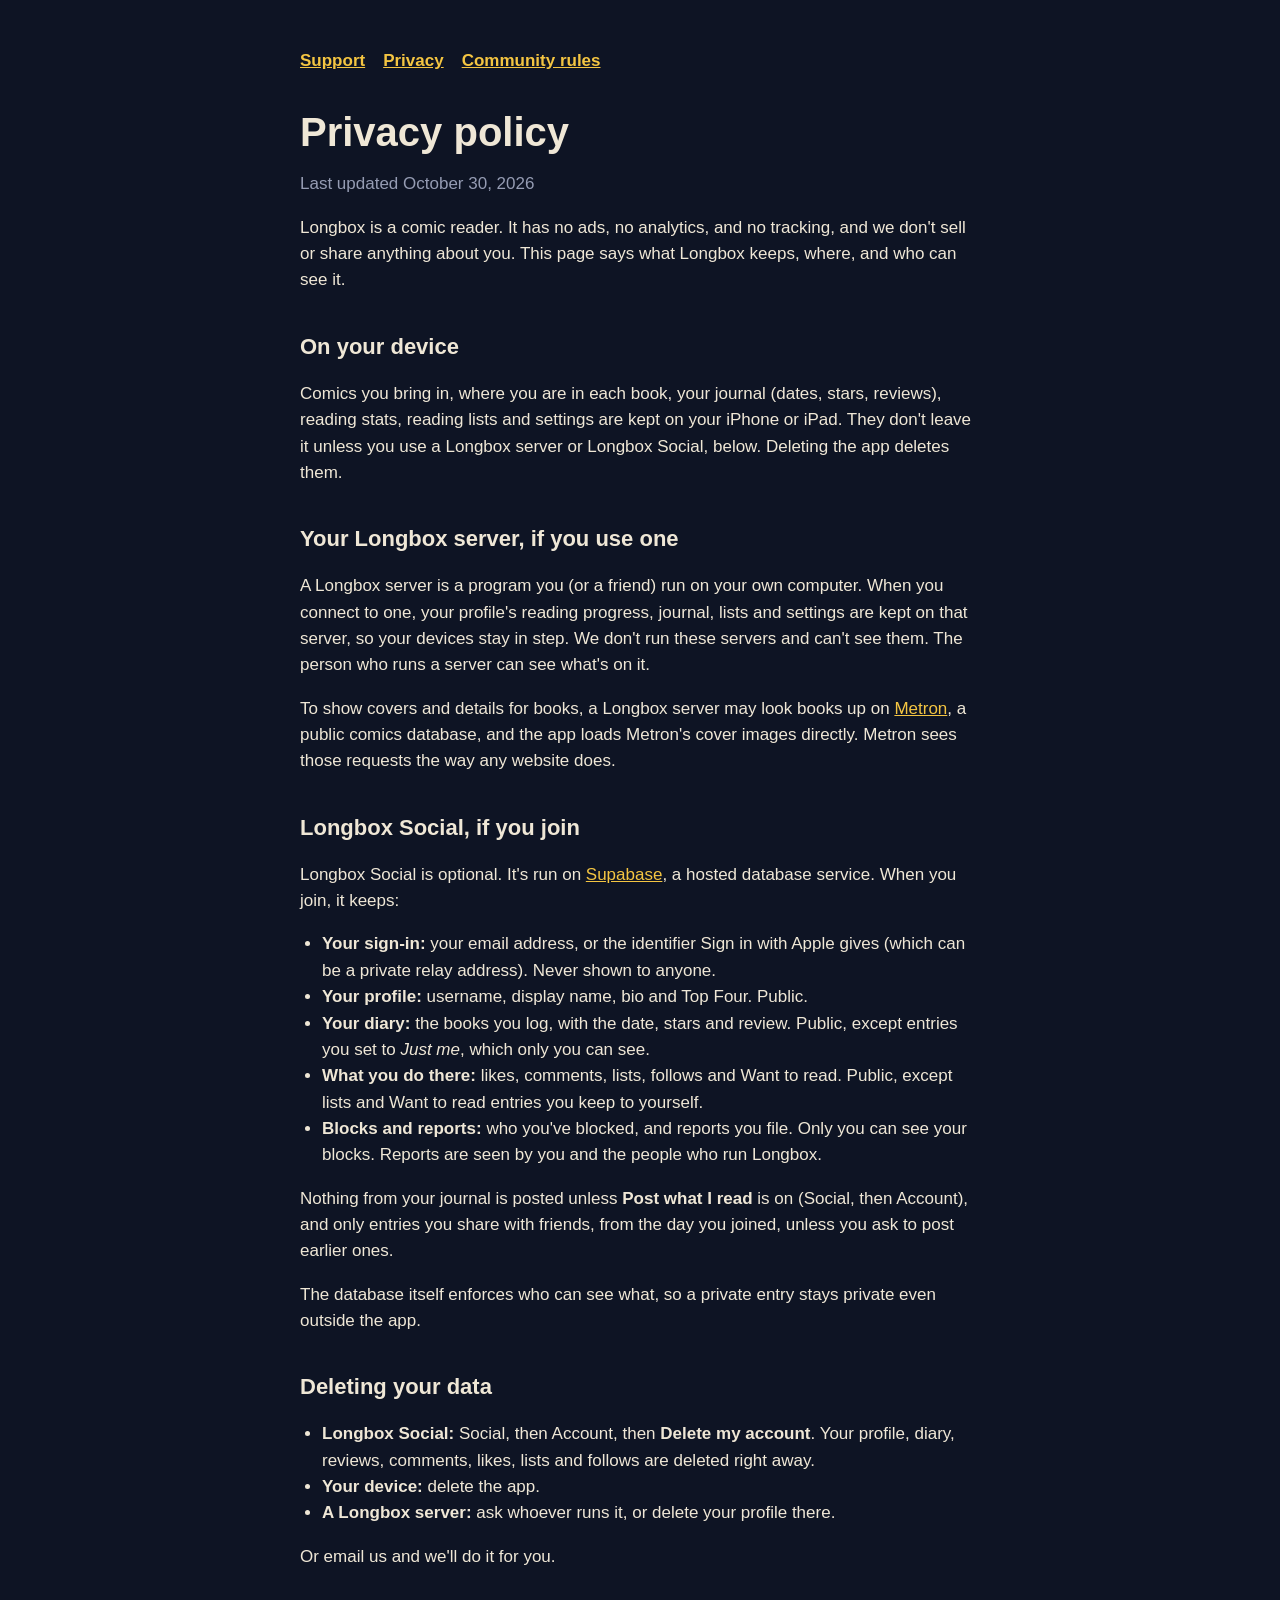
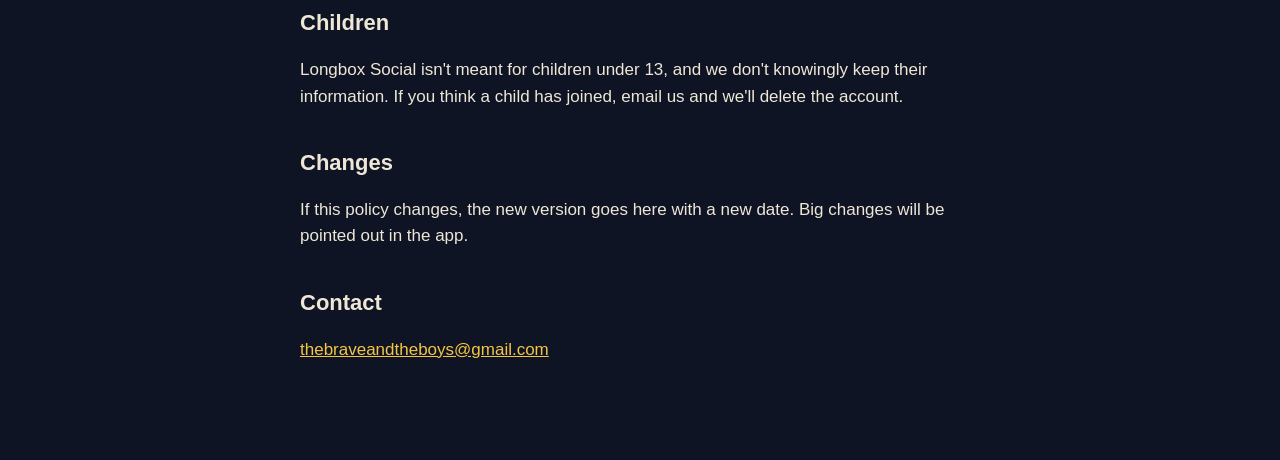
==== privacy.html @ cdda6c2c "Longbox support, privacy policy and community rules" ====
<!doctype html>
<html lang="en">
<head>
<meta charset="utf-8">
<meta name="viewport" content="width=device-width, initial-scale=1">
<title>Longbox Privacy Policy</title>
<link rel="stylesheet" href="style.css">
</head>
<body>
<main>
<nav><a href="./">Support</a><a href="privacy.html">Privacy</a><a href="rules.html">Community rules</a></nav>
<h1>Privacy policy</h1>
<p class="dim">Last updated October 30, 2026</p>

<p>Longbox is a comic reader. It has no ads, no analytics, and no tracking, and we don't sell or share anything about you. This page says what Longbox keeps, where, and who can see it.</p>

<h2>On your device</h2>
<p>Comics you bring in, where you are in each book, your journal (dates, stars, reviews), reading stats, reading lists and settings are kept on your iPhone or iPad. They don't leave it unless you use a Longbox server or Longbox Social, below. Deleting the app deletes them.</p>

<h2>Your Longbox server, if you use one</h2>
<p>A Longbox server is a program you (or a friend) run on your own computer. When you connect to one, your profile's reading progress, journal, lists and settings are kept on that server, so your devices stay in step. We don't run these servers and can't see them. The person who runs a server can see what's on it.</p>
<p>To show covers and details for books, a Longbox server may look books up on <a href="https://metron.cloud">Metron</a>, a public comics database, and the app loads Metron's cover images directly. Metron sees those requests the way any website does.</p>

<h2>Longbox Social, if you join</h2>
<p>Longbox Social is optional. It's run on <a href="https://supabase.com">Supabase</a>, a hosted database service. When you join, it keeps:</p>
<ul>
<li><strong>Your sign-in:</strong> your email address, or the identifier Sign in with Apple gives (which can be a private relay address). Never shown to anyone.</li>
<li><strong>Your profile:</strong> username, display name, bio and Top Four. Public.</li>
<li><strong>Your diary:</strong> the books you log, with the date, stars and review. Public, except entries you set to <em>Just me</em>, which only you can see.</li>
<li><strong>What you do there:</strong> likes, comments, lists, follows and Want to read. Public, except lists and Want to read entries you keep to yourself.</li>
<li><strong>Blocks and reports:</strong> who you've blocked, and reports you file. Only you can see your blocks. Reports are seen by you and the people who run Longbox.</li>
</ul>
<p>Nothing from your journal is posted unless <strong>Post what I read</strong> is on (Social, then Account), and only entries you share with friends, from the day you joined, unless you ask to post earlier ones.</p>
<p>The database itself enforces who can see what, so a private entry stays private even outside the app.</p>

<h2>Deleting your data</h2>
<ul>
<li><strong>Longbox Social:</strong> Social, then Account, then <strong>Delete my account</strong>. Your profile, diary, reviews, comments, likes, lists and follows are deleted right away.</li>
<li><strong>Your device:</strong> delete the app.</li>
<li><strong>A Longbox server:</strong> ask whoever runs it, or delete your profile there.</li>
</ul>
<p>Or email us and we'll do it for you.</p>

<h2>Children</h2>
<p>Longbox Social isn't meant for children under 13, and we don't knowingly keep their information. If you think a child has joined, email us and we'll delete the account.</p>

<h2>Changes</h2>
<p>If this policy changes, the new version goes here with a new date. Big changes will be pointed out in the app.</p>

<h2>Contact</h2>
<p><a href="mailto:thebraveandtheboys@gmail.com">thebraveandtheboys@gmail.com</a></p>
</main>
</body>
</html>
---- style.css ----
:root { --bg: #0e1424; --surface: #172038; --label: #efe7d6; --secondary: #959cb3; --gold: #f4c542; }
* { box-sizing: border-box; }
body { margin: 0; background: var(--bg); color: var(--label); font: 17px/1.55 -apple-system, BlinkMacSystemFont, "Helvetica Neue", sans-serif; }
main { max-width: 720px; margin: 0 auto; padding: 48px 20px 80px; }
h1 { font-size: 40px; line-height: 1.1; margin: 0 0 6px; font-stretch: condensed; font-weight: 900; }
h2 { font-size: 22px; margin: 36px 0 8px; }
p, li { color: var(--label); }
.dim, small { color: var(--secondary); }
a { color: var(--gold); }
nav { display: flex; gap: 18px; margin-bottom: 36px; font-weight: 600; }
.card { background: var(--surface); border-radius: 16px; padding: 18px 20px; margin: 14px 0; }
ul { padding-left: 22px; }
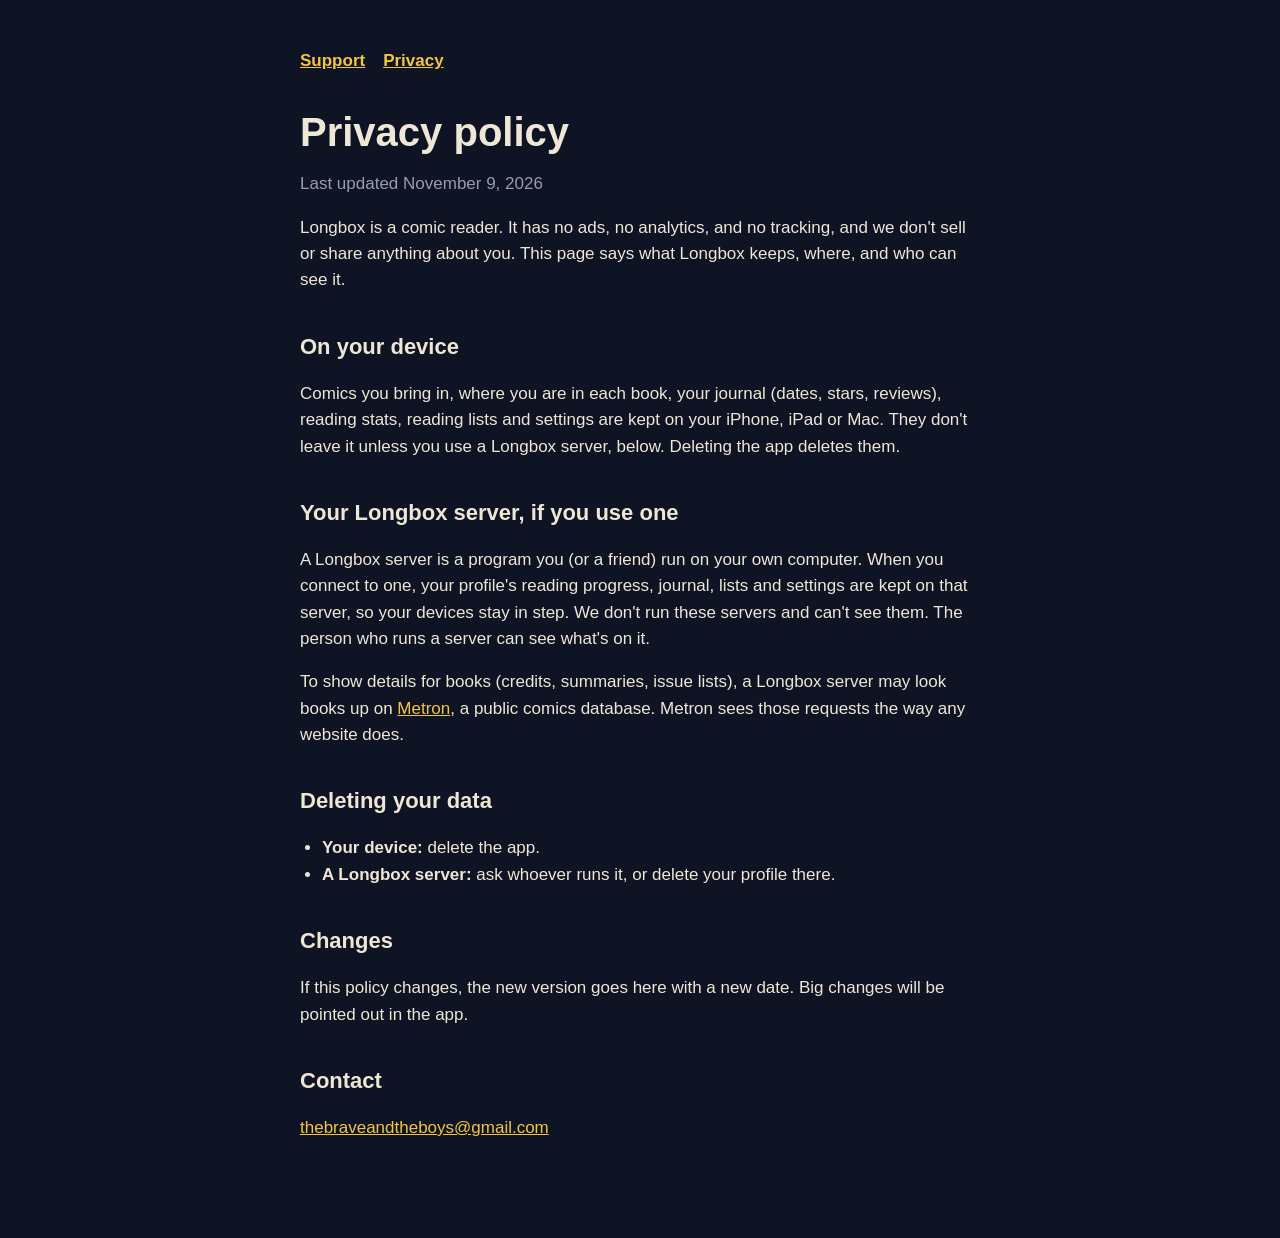
==== commit 7795347b: "Longbox Social is gone: support and privacy pages updated, community rules removed The app no longer" ====
--- a/privacy.html
+++ b/privacy.html
@@ -8,41 +8,24 @@
 </head>
 <body>
 <main>
-<nav><a href="./">Support</a><a href="privacy.html">Privacy</a><a href="rules.html">Community rules</a></nav>
+<nav><a href="./">Support</a><a href="privacy.html">Privacy</a></nav>
 <h1>Privacy policy</h1>
-<p class="dim">Last updated October 30, 2026</p>
+<p class="dim">Last updated November 9, 2026</p>
 
 <p>Longbox is a comic reader. It has no ads, no analytics, and no tracking, and we don't sell or share anything about you. This page says what Longbox keeps, where, and who can see it.</p>
 
 <h2>On your device</h2>
-<p>Comics you bring in, where you are in each book, your journal (dates, stars, reviews), reading stats, reading lists and settings are kept on your iPhone or iPad. They don't leave it unless you use a Longbox server or Longbox Social, below. Deleting the app deletes them.</p>
+<p>Comics you bring in, where you are in each book, your journal (dates, stars, reviews), reading stats, reading lists and settings are kept on your iPhone, iPad or Mac. They don't leave it unless you use a Longbox server, below. Deleting the app deletes them.</p>
 
 <h2>Your Longbox server, if you use one</h2>
 <p>A Longbox server is a program you (or a friend) run on your own computer. When you connect to one, your profile's reading progress, journal, lists and settings are kept on that server, so your devices stay in step. We don't run these servers and can't see them. The person who runs a server can see what's on it.</p>
-<p>To show covers and details for books, a Longbox server may look books up on <a href="https://metron.cloud">Metron</a>, a public comics database, and the app loads Metron's cover images directly. Metron sees those requests the way any website does.</p>
-
-<h2>Longbox Social, if you join</h2>
-<p>Longbox Social is optional. It's run on <a href="https://supabase.com">Supabase</a>, a hosted database service. When you join, it keeps:</p>
-<ul>
-<li><strong>Your sign-in:</strong> your email address, or the identifier Sign in with Apple gives (which can be a private relay address). Never shown to anyone.</li>
-<li><strong>Your profile:</strong> username, display name, bio and Top Four. Public.</li>
-<li><strong>Your diary:</strong> the books you log, with the date, stars and review. Public, except entries you set to <em>Just me</em>, which only you can see.</li>
-<li><strong>What you do there:</strong> likes, comments, lists, follows and Want to read. Public, except lists and Want to read entries you keep to yourself.</li>
-<li><strong>Blocks and reports:</strong> who you've blocked, and reports you file. Only you can see your blocks. Reports are seen by you and the people who run Longbox.</li>
-</ul>
-<p>Nothing from your journal is posted unless <strong>Post what I read</strong> is on (Social, then Account), and only entries you share with friends, from the day you joined, unless you ask to post earlier ones.</p>
-<p>The database itself enforces who can see what, so a private entry stays private even outside the app.</p>
+<p>To show details for books (credits, summaries, issue lists), a Longbox server may look books up on <a href="https://metron.cloud">Metron</a>, a public comics database. Metron sees those requests the way any website does.</p>
 
 <h2>Deleting your data</h2>
 <ul>
-<li><strong>Longbox Social:</strong> Social, then Account, then <strong>Delete my account</strong>. Your profile, diary, reviews, comments, likes, lists and follows are deleted right away.</li>
 <li><strong>Your device:</strong> delete the app.</li>
 <li><strong>A Longbox server:</strong> ask whoever runs it, or delete your profile there.</li>
 </ul>
-<p>Or email us and we'll do it for you.</p>
-
-<h2>Children</h2>
-<p>Longbox Social isn't meant for children under 13, and we don't knowingly keep their information. If you think a child has joined, email us and we'll delete the account.</p>
 
 <h2>Changes</h2>
 <p>If this policy changes, the new version goes here with a new date. Big changes will be pointed out in the app.</p>
